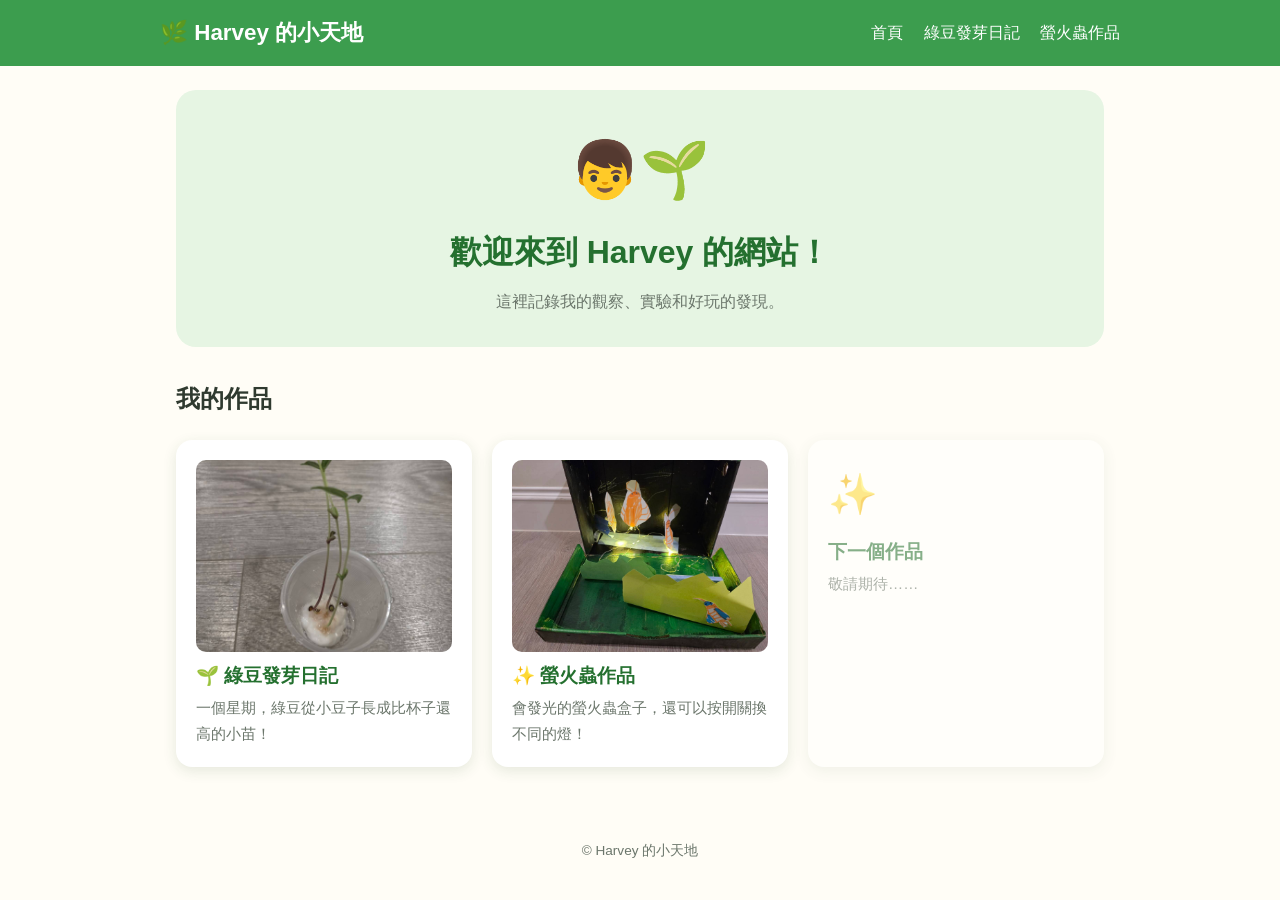
==== index.html @ 03e64368 "Harvey 的網站：首頁、綠豆發芽日記、螢火蟲作品" ====
<!DOCTYPE html>
<html lang="zh-Hant">
<head>
  <meta charset="UTF-8">
  <meta name="viewport" content="width=device-width, initial-scale=1.0">
  <title>Harvey 的小天地</title>
  <link rel="stylesheet" href="style.css">
</head>
<body>
  <header class="site-header">
    <div class="inner">
      <a class="logo" href="index.html">🌿 Harvey 的小天地</a>
      <nav>
        <a href="index.html">首頁</a>
        <a href="mung-bean-diary.html">綠豆發芽日記</a>
        <a href="firefly.html">螢火蟲作品</a>
      </nav>
    </div>
  </header>

  <main>
    <section class="hero">
      <div class="emoji">👦🌱</div>
      <h1>歡迎來到 Harvey 的網站！</h1>
      <p>這裡記錄我的觀察、實驗和好玩的發現。</p>
    </section>

    <h2>我的作品</h2>
    <div class="project-grid">
      <a class="project-card" href="mung-bean-diary.html">
        <img class="card-cover" src="images/day6.jpg" alt="綠豆苗">
        <h3>🌱 綠豆發芽日記</h3>
        <p>一個星期，綠豆從小豆子長成比杯子還高的小苗！</p>
      </a>
      <a class="project-card" href="firefly.html">
        <img class="card-cover" src="images/firefly-on.jpg" alt="會發光的螢火蟲盒子">
        <h3>✨ 螢火蟲作品</h3>
        <p>會發光的螢火蟲盒子，還可以按開關換不同的燈！</p>
      </a>
      <div class="project-card coming-soon">
        <div class="emoji">✨</div>
        <h3>下一個作品</h3>
        <p>敬請期待……</p>
      </div>
    </div>
  </main>

  <footer>© Harvey 的小天地</footer>
</body>
</html>
---- style.css ----
:root {
  --green: #3c9d4e;
  --green-dark: #24702f;
  --green-light: #e6f5e3;
  --bean: #7fb069;
  --soil: #8a6a4f;
  --cream: #fffdf6;
  --text: #2f3a2f;
  --muted: #6b766b;
  --card: #ffffff;
  --shadow: 0 4px 14px rgba(40, 80, 40, 0.12);
}

* { box-sizing: border-box; }

body {
  margin: 0;
  font-family: "Noto Sans TC", "Microsoft JhengHei", "PingFang TC", sans-serif;
  background: var(--cream);
  color: var(--text);
  line-height: 1.7;
}

a { color: var(--green-dark); }

/* ---------- 頂部導覽 ---------- */
.site-header {
  background: var(--green);
  color: #fff;
  padding: 14px 16px;
}
.site-header .inner {
  max-width: 960px;
  margin: 0 auto;
  display: flex;
  align-items: center;
  justify-content: space-between;
  flex-wrap: wrap;
  gap: 8px;
}
.site-header .logo {
  font-size: 1.4rem;
  font-weight: 700;
  color: #fff;
  text-decoration: none;
}
.site-header nav a {
  color: #fff;
  text-decoration: none;
  margin-left: 16px;
  font-weight: 500;
}
.site-header nav a:hover { text-decoration: underline; }

main {
  max-width: 960px;
  margin: 0 auto;
  padding: 24px 16px 48px;
}

/* ---------- 大標題區 ---------- */
.hero {
  text-align: center;
  padding: 32px 16px;
  background: var(--green-light);
  border-radius: 20px;
  margin-bottom: 32px;
}
.hero .emoji { font-size: 3.5rem; }
.hero h1 {
  margin: 8px 0;
  font-size: 2rem;
  color: var(--green-dark);
}
.hero p { margin: 0; color: var(--muted); }

/* ---------- 首頁卡片 ---------- */
.project-grid {
  display: grid;
  grid-template-columns: repeat(auto-fill, minmax(240px, 1fr));
  gap: 20px;
}
.project-card {
  background: var(--card);
  border-radius: 16px;
  box-shadow: var(--shadow);
  padding: 20px;
  text-decoration: none;
  color: var(--text);
  transition: transform 0.15s;
}
.project-card:hover { transform: translateY(-4px); }
.project-card .emoji { font-size: 2.5rem; }
.project-card .card-cover {
  width: 100%;
  aspect-ratio: 4 / 3;
  object-fit: cover;
  border-radius: 10px;
  display: block;
}
.project-card h3 { margin: 8px 0 4px; color: var(--green-dark); }
.project-card p { margin: 0; color: var(--muted); font-size: 0.95rem; }
.project-card.coming-soon { opacity: 0.55; pointer-events: none; }

/* ---------- 實驗資訊 ---------- */
.info-box {
  background: var(--card);
  border-left: 6px solid var(--bean);
  border-radius: 12px;
  box-shadow: var(--shadow);
  padding: 16px 20px;
  margin-bottom: 32px;
}
.info-box h2 { margin-top: 0; color: var(--green-dark); }
.info-box ul { margin: 0; padding-left: 20px; }

/* ---------- 成長圖表 ---------- */
.chart-box {
  background: var(--card);
  border-radius: 16px;
  box-shadow: var(--shadow);
  padding: 20px;
  margin-bottom: 32px;
}
.chart-box h2 { margin-top: 0; color: var(--green-dark); }
.bars {
  display: flex;
  align-items: flex-end;
  gap: 10px;
  height: 200px;
  border-bottom: 3px solid var(--soil);
  padding-top: 24px;
  overflow-x: auto;
}
.bar {
  flex: 1 0 36px;
  display: flex;
  flex-direction: column;
  align-items: center;
  justify-content: flex-end;
  height: 100%;
}
.bar .fill {
  width: 100%;
  background: linear-gradient(to top, var(--green-dark), var(--bean));
  border-radius: 8px 8px 0 0;
  min-height: 2px;
}
.bar .value { font-size: 0.8rem; color: var(--muted); }
.bar-labels {
  display: flex;
  gap: 10px;
  overflow-x: auto;
}
.bar-labels span {
  flex: 1 0 36px;
  text-align: center;
  font-size: 0.8rem;
  color: var(--muted);
}

/* ---------- 日記時間軸 ---------- */
.timeline {
  position: relative;
  padding-left: 28px;
}
.timeline::before {
  content: "";
  position: absolute;
  left: 9px;
  top: 0;
  bottom: 0;
  width: 4px;
  background: var(--bean);
  border-radius: 2px;
}
.entry {
  position: relative;
  background: var(--card);
  border-radius: 16px;
  box-shadow: var(--shadow);
  padding: 18px 20px;
  margin-bottom: 24px;
}
.entry::before {
  content: "🌱";
  position: absolute;
  left: -34px;
  top: 14px;
  font-size: 1.3rem;
  background: var(--cream);
  border-radius: 50%;
}
.entry-head {
  display: flex;
  justify-content: space-between;
  align-items: baseline;
  flex-wrap: wrap;
  gap: 4px 12px;
  margin-bottom: 8px;
}
.entry-head h3 { margin: 0; color: var(--green-dark); }
.entry-head .date { color: var(--muted); font-size: 0.9rem; }
.tags { display: flex; flex-wrap: wrap; gap: 8px; margin-bottom: 10px; }
.tag {
  background: var(--green-light);
  color: var(--green-dark);
  border-radius: 999px;
  padding: 2px 12px;
  font-size: 0.85rem;
}
.entry img {
  width: 100%;
  max-width: 420px;
  border-radius: 12px;
  display: block;
  margin: 10px 0;
}
.photo-placeholder {
  max-width: 420px;
  aspect-ratio: 4 / 3;
  border: 2px dashed var(--bean);
  border-radius: 12px;
  display: flex;
  align-items: center;
  justify-content: center;
  color: var(--muted);
  font-size: 0.9rem;
  margin: 10px 0;
  background: #fafff8;
}
.entry p { margin: 6px 0; }

/* ---------- 照片 ---------- */
img[data-zoom] { cursor: zoom-in; }
.growth-strip {
  display: grid;
  grid-template-columns: repeat(4, 1fr);
  gap: 12px;
}
.growth-strip figure { margin: 0; text-align: center; }
.growth-strip img {
  width: 100%;
  aspect-ratio: 3 / 4;
  object-fit: cover;
  border-radius: 12px;
  display: block;
}
.growth-strip figcaption {
  font-size: 0.85rem;
  color: var(--muted);
  margin-top: 6px;
  line-height: 1.4;
}
.photo-row {
  display: grid;
  grid-template-columns: 1fr 1fr;
  gap: 10px;
  max-width: 420px;
}
.photo-row img { margin: 10px 0; }
.entry.no-photo { background: #f7f8f5; box-shadow: none; border: 2px dashed #d6dccf; }
.entry.no-photo p { color: var(--muted); }
.lightbox {
  position: fixed;
  inset: 0;
  background: rgba(0, 0, 0, 0.85);
  display: flex;
  align-items: center;
  justify-content: center;
  padding: 16px;
  z-index: 100;
  cursor: zoom-out;
}
.lightbox[hidden] { display: none; }
.lightbox img { max-width: 100%; max-height: 100%; border-radius: 8px; }

.conclusion ul { margin: 0; padding-left: 20px; }

/* ---------- 螢火蟲作品 ---------- */
.hero-night {
  background: radial-gradient(ellipse at top, #2b3a55, #141b2b);
  color: #fff;
}
.hero-night h1 { color: #ffe27a; }
.hero-night p { color: #c9d3e6; }

.ff-demo {
  background: #141b2b;
  color: #fff;
  border-radius: 20px;
  padding: 20px;
  margin-bottom: 32px;
  text-align: center;
}
.ff-demo h2 { margin-top: 0; color: #ffe27a; }
.ff-hint { color: #c9d3e6; margin-top: 0; }
.ff-stage {
  position: relative;
  max-width: 560px;
  margin: 0 auto 16px;
  border-radius: 14px;
  overflow: hidden;
  aspect-ratio: 1477 / 1108;
}
.ff-stage img {
  position: absolute;
  inset: 0;
  width: 100%;
  height: 100%;
  object-fit: cover;
}
.ff-stage .ff-on { opacity: 0; }
.ff-stage[data-mode="on"] .ff-on { opacity: 1; }
.ff-stage[data-mode="fast"] .ff-on { animation: ff-blink 0.35s steps(1) infinite; }
.ff-stage[data-mode="slow"] .ff-on { animation: ff-glow 2.4s ease-in-out infinite; }
@keyframes ff-blink { 0% { opacity: 1; } 50% { opacity: 0; } }
@keyframes ff-glow { 0%, 100% { opacity: 0; } 50% { opacity: 1; } }

.ff-buttons {
  display: flex;
  flex-wrap: wrap;
  justify-content: center;
  gap: 10px;
}
.ff-buttons button {
  font: inherit;
  font-size: 1rem;
  padding: 10px 18px;
  border-radius: 999px;
  border: 2px solid #ffe27a;
  background: transparent;
  color: #ffe27a;
  cursor: pointer;
}
.ff-buttons button.active {
  background: #ffe27a;
  color: #141b2b;
  font-weight: 700;
}

.steps {
  list-style: none;
  padding: 0;
  margin: 0 0 32px;
  counter-reset: step;
  display: grid;
  gap: 16px;
}
.steps li {
  counter-increment: step;
  display: flex;
  gap: 14px;
  align-items: flex-start;
  background: var(--card);
  border-radius: 16px;
  box-shadow: var(--shadow);
  padding: 16px 18px;
}
.step-emoji {
  flex: 0 0 52px;
  height: 52px;
  border-radius: 50%;
  background: var(--green-light);
  display: flex;
  align-items: center;
  justify-content: center;
  font-size: 1.6rem;
  position: relative;
}
.step-emoji::after {
  content: counter(step);
  position: absolute;
  top: -4px;
  right: -4px;
  width: 22px;
  height: 22px;
  border-radius: 50%;
  background: var(--green);
  color: #fff;
  font-size: 0.8rem;
  font-weight: 700;
  display: flex;
  align-items: center;
  justify-content: center;
}
.steps h3 { margin: 4px 0 2px; color: var(--green-dark); }
.steps p { margin: 0; }

.photo-pair {
  display: grid;
  grid-template-columns: 1fr 1fr;
  gap: 16px;
}
.photo-pair figure { margin: 0; text-align: center; }
.photo-pair img { width: 100%; border-radius: 12px; display: block; }
.photo-pair figcaption { color: var(--muted); margin-top: 6px; }

@media (prefers-reduced-motion: reduce) {
  .ff-stage[data-mode="fast"] .ff-on { animation-duration: 1.2s; }
}

.conclusion {
  background: var(--green-light);
  border-radius: 16px;
  padding: 20px;
}
.conclusion h2 { margin-top: 0; color: var(--green-dark); }

footer {
  text-align: center;
  color: var(--muted);
  font-size: 0.85rem;
  padding: 24px 16px;
}

@media (max-width: 600px) {
  .hero h1 { font-size: 1.6rem; }
  .site-header nav a { margin-left: 0; margin-right: 14px; }
  .growth-strip { grid-template-columns: repeat(2, 1fr); }
  .photo-pair { grid-template-columns: 1fr; }
}
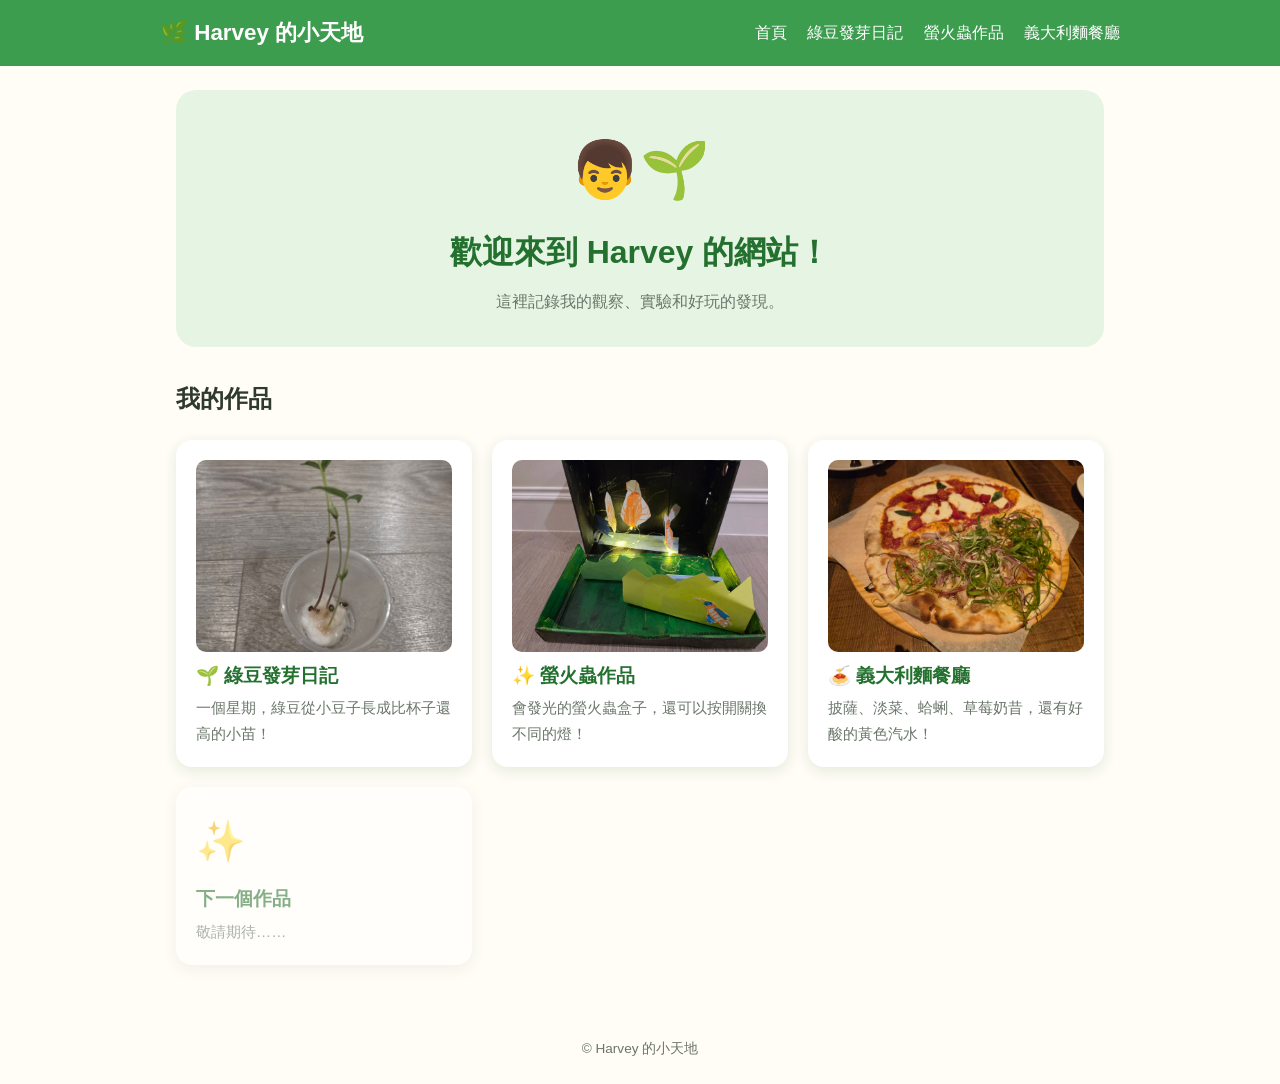
==== commit 7c0854f2: "新增義大利麵餐廳美食日記 Co-Authored-By: Claude Opus 5.5 <noreply@anthropic.com>" ====
--- a/index.html
+++ b/index.html
@@ -14,6 +14,7 @@
         <a href="index.html">首頁</a>
         <a href="mung-bean-diary.html">綠豆發芽日記</a>
         <a href="firefly.html">螢火蟲作品</a>
+        <a href="italian-dinner.html">義大利麵餐廳</a>
       </nav>
     </div>
   </header>
@@ -37,6 +38,11 @@
         <h3>✨ 螢火蟲作品</h3>
         <p>會發光的螢火蟲盒子，還可以按開關換不同的燈！</p>
       </a>
+      <a class="project-card" href="italian-dinner.html">
+        <img class="card-cover" src="images/bellini-pizza.jpg" alt="披薩">
+        <h3>🍝 義大利麵餐廳</h3>
+        <p>披薩、淡菜、蛤蜊、草莓奶昔，還有好酸的黃色汽水！</p>
+      </a>
       <div class="project-card coming-soon">
         <div class="emoji">✨</div>
         <h3>下一個作品</h3>
--- a/style.css
+++ b/style.css
@@ -396,6 +396,62 @@
 .photo-pair img { width: 100%; border-radius: 12px; display: block; }
 .photo-pair figcaption { color: var(--muted); margin-top: 6px; }
 
+/* ---------- 義大利麵餐廳 ---------- */
+.hero-food { background: linear-gradient(135deg, #fff1e0, #ffe0d6); }
+.hero-food h1 { color: #b8432f; }
+.food-box { border-left-color: #e0794f; }
+.food-box h2 { color: #b8432f; }
+.day-route { list-style: none; padding: 0; margin: 0; }
+.day-route li { display: flex; gap: 10px; align-items: center; padding: 4px 0; }
+.day-route span { font-size: 1.5rem; }
+
+.food-grid {
+  display: grid;
+  grid-template-columns: repeat(auto-fill, minmax(240px, 1fr));
+  gap: 20px;
+  margin-bottom: 32px;
+}
+.food-card {
+  background: var(--card);
+  border-radius: 16px;
+  box-shadow: var(--shadow);
+  overflow: hidden;
+  display: flex;
+  flex-direction: column;
+}
+.food-card img {
+  width: 100%;
+  aspect-ratio: 4 / 3;
+  object-fit: cover;
+  display: block;
+}
+.food-emoji {
+  aspect-ratio: 4 / 3;
+  display: flex;
+  align-items: center;
+  justify-content: center;
+  font-size: 4rem;
+  background: #fff4e6;
+}
+.food-body { padding: 14px 16px 16px; }
+.food-body h3 { margin: 0 0 4px; color: #b8432f; }
+.food-body p { margin: 6px 0 0; }
+.love { font-size: 0.95rem; }
+.super-love { outline: 3px solid #ff9db0; }
+.super-love .food-emoji { background: #ffe6ec; }
+.super-love .love { font-weight: 700; color: #d63a5c; font-size: 1.1rem; }
+.sour .love { font-weight: 700; color: #b58a00; }
+
+.wide-photo { margin: 0 auto 32px; max-width: 360px; text-align: center; }
+.wide-photo img { width: 100%; border-radius: 16px; display: block; }
+.wide-photo figcaption { color: var(--muted); margin-top: 6px; }
+
+.fun-find { background: #fff4e6; }
+.fun-find h2 { color: #b8432f; }
+.fun-row { display: flex; gap: 16px; align-items: center; flex-wrap: wrap; }
+.fun-row img { width: 220px; max-width: 100%; border-radius: 12px; }
+.fun-row p { flex: 1 1 200px; margin: 0; }
+
 @media (prefers-reduced-motion: reduce) {
   .ff-stage[data-mode="fast"] .ff-on { animation-duration: 1.2s; }
 }
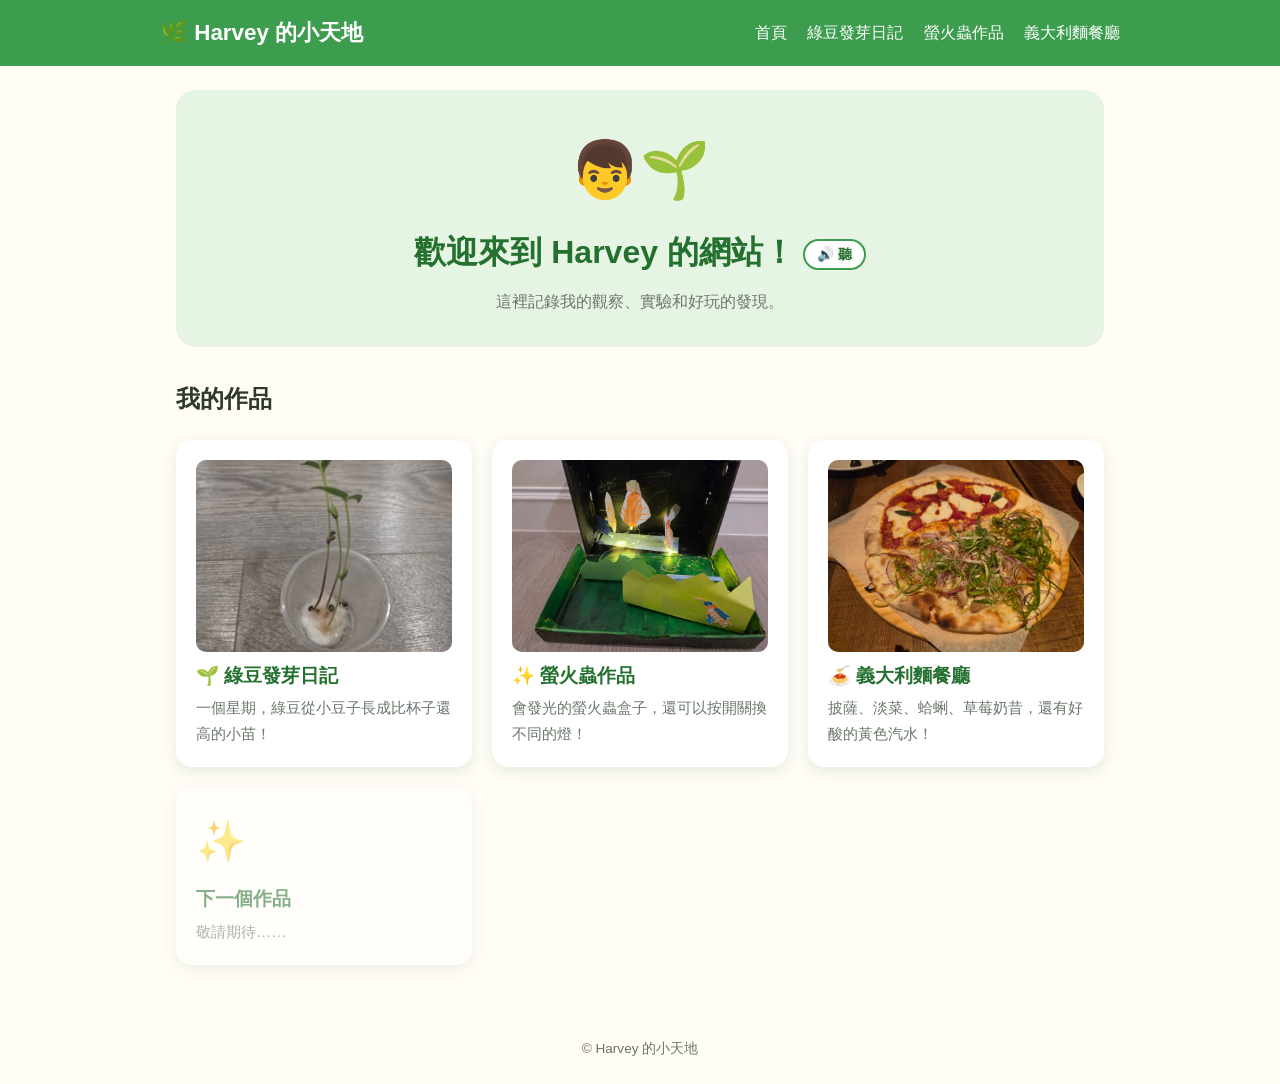
==== commit 6f4cbada: "加上朗讀按鈕 Co-Authored-By: Claude Opus 5.5 <noreply@anthropic.com>" ====
--- a/index.html
+++ b/index.html
@@ -52,5 +52,6 @@
   </main>
 
   <footer>© Harvey 的小天地</footer>
+  <script src="read-aloud.js"></script>
 </body>
 </html>
--- a/style.css
+++ b/style.css
@@ -452,6 +452,29 @@
 .fun-row img { width: 220px; max-width: 100%; border-radius: 12px; }
 .fun-row p { flex: 1 1 200px; margin: 0; }
 
+/* ---------- 朗讀按鈕 ---------- */
+.tts-btn {
+  font: inherit;
+  font-size: 0.85rem;
+  font-weight: 700;
+  vertical-align: middle;
+  margin-left: 8px;
+  padding: 2px 12px;
+  border-radius: 999px;
+  border: 2px solid var(--green);
+  background: #fff;
+  color: var(--green-dark);
+  cursor: pointer;
+  white-space: nowrap;
+}
+.tts-btn:hover { background: var(--green-light); }
+.tts-btn.playing { background: var(--green); color: #fff; }
+.tts-reading { outline: 3px solid #ffd54a; outline-offset: 2px; }
+.hero-night .tts-btn, .ff-demo .tts-btn { border-color: #ffe27a; background: transparent; color: #ffe27a; }
+.hero-night .tts-btn.playing, .ff-demo .tts-btn.playing { background: #ffe27a; color: #141b2b; }
+.hero-food .tts-btn, .food-card .tts-btn, .food-box .tts-btn, .fun-find .tts-btn { border-color: #e0794f; color: #b8432f; }
+.food-card .tts-btn.playing, .hero-food .tts-btn.playing, .food-box .tts-btn.playing, .fun-find .tts-btn.playing { background: #e0794f; color: #fff; }
+
 @media (prefers-reduced-motion: reduce) {
   .ff-stage[data-mode="fast"] .ff-on { animation-duration: 1.2s; }
 }
